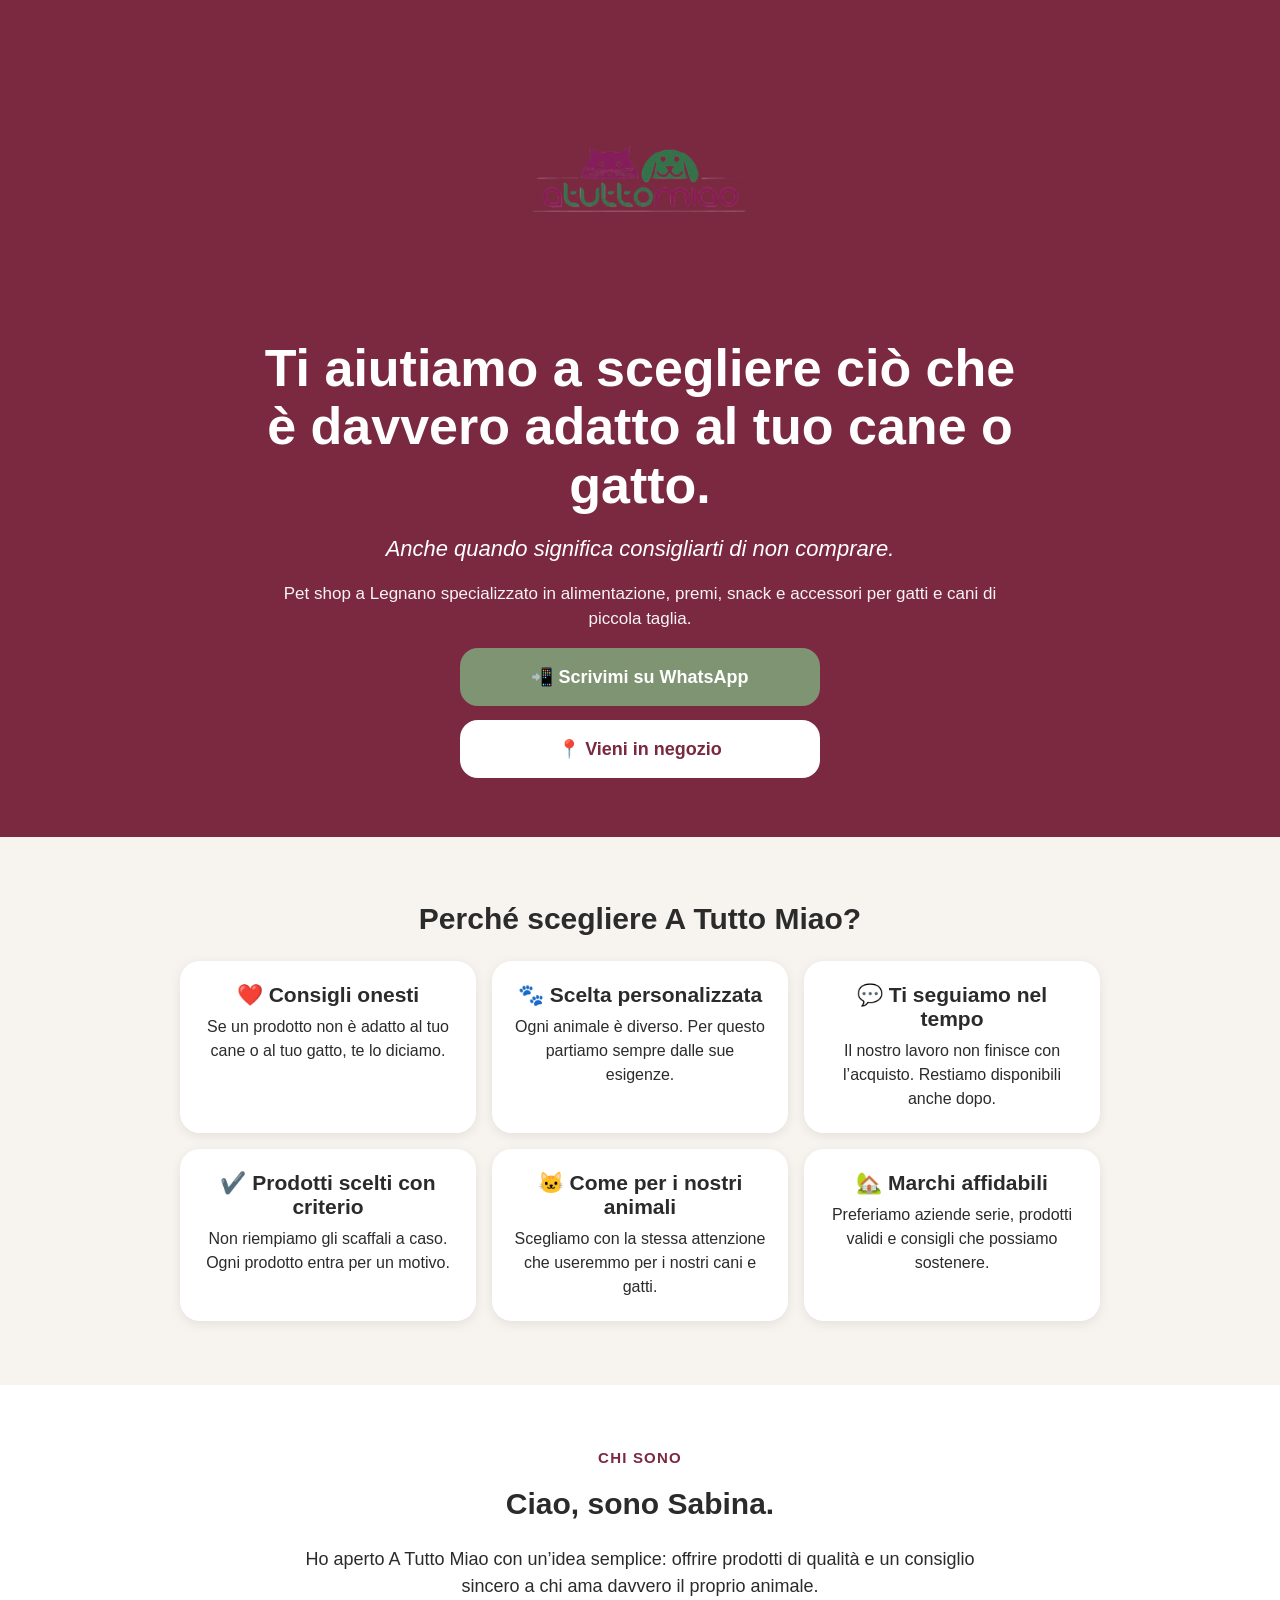
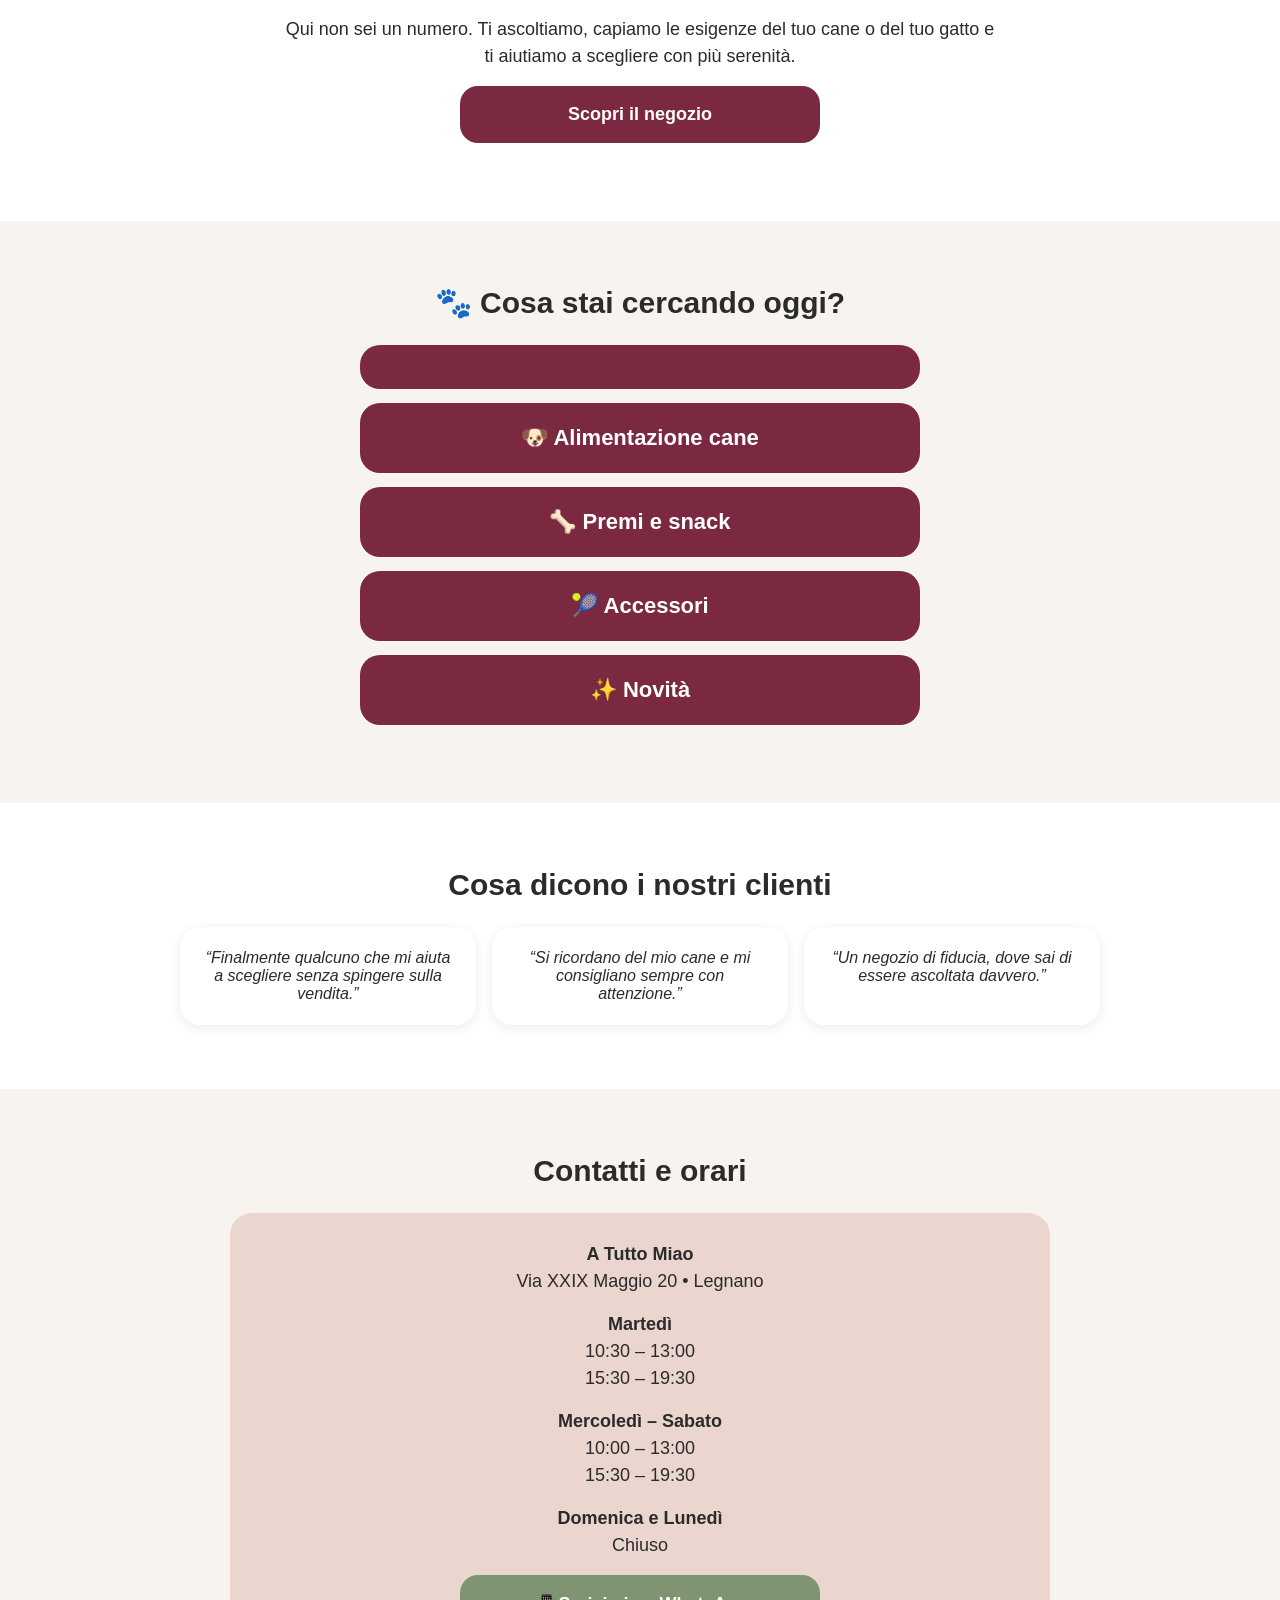
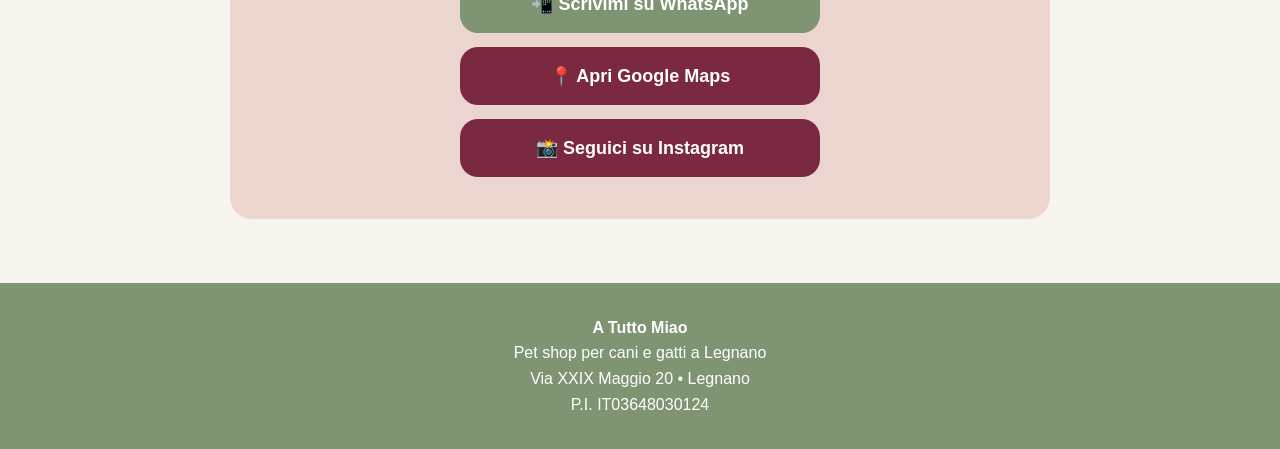
==== index.html @ 110f0340 "Update index.html" ====
<!DOCTYPE html>
<html lang="it">
<head>
<meta charset="UTF-8">
<meta name="viewport" content="width=device-width, initial-scale=1.0">
<title>A Tutto Miao | Pet shop a Legnano per cani e gatti</title>

<style>
:root{
  --bordeaux:#7A2940;
  --verde:#7E9472;
  --panna:#F7F4EF;
  --bianco:#FFFFFF;
  --testo:#2b2b2b;
  --rosa:#EAD6CF;
}

*{
  box-sizing:border-box;
}

body{
  font-family:Arial,sans-serif;
  margin:0;
  background:var(--panna);
  color:var(--testo);
  text-align:center;
}

header{
  background:var(--bordeaux);
  color:white;
  padding:55px 22px 45px;
}

.logo{
  max-width:220px;
  margin-bottom:28px;
}

h1{
  font-size:38px;
  line-height:1.12;
  margin:0 auto 18px;
  max-width:780px;
}

h2{
  font-size:30px;
  line-height:1.2;
  margin:0 0 24px;
}

h3{
  margin:0 0 8px;
  font-size:21px;
}

p{
  font-size:18px;
  line-height:1.5;
  margin:0 auto 16px;
  max-width:720px;
}

.hero-subtitle{
  font-size:22px;
  font-style:italic;
  margin-top:10px;
}

.hero-text{
  font-size:17px;
  opacity:.95;
}

.section{
  padding:42px 20px;
}

.section-white{
  background:var(--bianco);
}

.button{
  display:block;
  background:var(--bordeaux);
  color:white;
  text-decoration:none;
  padding:18px 22px;
  margin:14px auto;
  max-width:360px;
  border-radius:18px;
  font-size:18px;
  font-weight:bold;
}

.button-green{
  background:var(--verde);
}

.button-light{
  background:white;
  color:var(--bordeaux);
}

.grid{
  display:grid;
  grid-template-columns:1fr;
  gap:16px;
  max-width:920px;
  margin:0 auto;
}

.card{
  background:white;
  padding:22px;
  border-radius:20px;
  box-shadow:0 3px 12px rgba(0,0,0,.08);
}

.card p{
  font-size:16px;
  margin-bottom:0;
}

.small-title{
  font-size:15px;
  text-transform:uppercase;
  letter-spacing:.08em;
  color:var(--bordeaux);
  font-weight:bold;
  margin-bottom:20px;
}

.category-button{
  display:block;
  background:var(--bordeaux);
  color:white;
  text-decoration:none;
  padding:22px;
  margin:14px auto;
  max-width:560px;
  border-radius:20px;
  font-size:22px;
  font-weight:bold;
}

.review{
  font-style:italic;
}

.contact-box{
  background:var(--rosa);
  padding:28px 20px;
  border-radius:22px;
  max-width:820px;
  margin:0 auto;
}

footer{
  background:var(--verde);
  color:white;
  padding:32px 20px;
  line-height:1.6;
  font-size:16px;
}

footer a{
  color:white;
}

@media (min-width:768px){
  .grid{
    grid-template-columns:repeat(3,1fr);
  }

  h1{
    font-size:52px;
  }

  .section{
    padding:64px 28px;
  }
}
</style>
</head>

<body>

<header>
  <img src="IMG_2434.png" alt="Logo A Tutto Miao Pet Shop" class="logo">

  <h1>Ti aiutiamo a scegliere ciò che è davvero adatto al tuo cane o gatto.</h1>

  <p class="hero-subtitle">
    Anche quando significa consigliarti di non comprare.
  </p>

  <p class="hero-text">
    Pet shop a Legnano specializzato in alimentazione, premi, snack e accessori per gatti e cani di piccola taglia.
  </p>

  <a class="button button-green"
  href="https://wa.me/393921187250?text=Ciao%20Sabina,%20vorrei%20ricevere%20informazioni%20su%20A%20Tutto%20Miao">
  📲 Scrivimi su WhatsApp
  </a>

  <a class="button button-light"
  href="#contatti">
  📍 Vieni in negozio
  </a>
</header>

<section class="section">
  <h2>Perché scegliere A Tutto Miao?</h2>

  <div class="grid">
    <div class="card">
      <h3>❤️ Consigli onesti</h3>
      <p>Se un prodotto non è adatto al tuo cane o al tuo gatto, te lo diciamo.</p>
    </div>

    <div class="card">
      <h3>🐾 Scelta personalizzata</h3>
      <p>Ogni animale è diverso. Per questo partiamo sempre dalle sue esigenze.</p>
    </div>

    <div class="card">
      <h3>💬 Ti seguiamo nel tempo</h3>
      <p>Il nostro lavoro non finisce con l’acquisto. Restiamo disponibili anche dopo.</p>
    </div>

    <div class="card">
      <h3>✔️ Prodotti scelti con criterio</h3>
      <p>Non riempiamo gli scaffali a caso. Ogni prodotto entra per un motivo.</p>
    </div>

    <div class="card">
      <h3>🐱 Come per i nostri animali</h3>
      <p>Scegliamo con la stessa attenzione che useremmo per i nostri cani e gatti.</p>
    </div>

    <div class="card">
      <h3>🏡 Marchi affidabili</h3>
      <p>Preferiamo aziende serie, prodotti validi e consigli che possiamo sostenere.</p>
    </div>
  </div>
</section>

<section class="section section-white">
  <div class="small-title">Chi sono</div>
  <h2>Ciao, sono Sabina.</h2>

  <p>
    Ho aperto A Tutto Miao con un’idea semplice: offrire prodotti di qualità e un consiglio sincero a chi ama davvero il proprio animale.
  </p>

  <p>
    Qui non sei un numero. Ti ascoltiamo, capiamo le esigenze del tuo cane o del tuo gatto e ti aiutiamo a scegliere con più serenità.
  </p>

  <a class="button"
  href="https://wa.me/393921187250?text=Ciao%20Sabina,%20vorrei%20conoscere%20meglio%20A%20Tutto%20Miao">
  Scopri il negozio
  </a>
</section>

<section class="section">
  <h2>🐾 Cosa stai cercando oggi?</h2>

  <a class="category-button"
  href="crocchette-gatto.html"
  🐱 Alimentazione gatto
  </a>

  <a class="category-button"
  href="https://wa.me/393921187250?text=Ciao%20Sabina,%20vorrei%20un%20consiglio%20sull'alimentazione%20per%20il%20mio%20cane">
  🐶 Alimentazione cane
  </a>

  <a class="category-button"
  href="https://wa.me/393921187250?text=Ciao%20Sabina,%20vorrei%20informazioni%20su%20premi%20e%20snack">
  🦴 Premi e snack
  </a>

  <a class="category-button"
  href="https://wa.me/393921187250?text=Ciao%20Sabina,%20vorrei%20informazioni%20sugli%20accessori">
  🎾 Accessori
  </a>

  <a class="category-button"
  href="https://wa.me/393921187250?text=Ciao%20Sabina,%20vorrei%20sapere%20quali%20novità%20sono%20arrivate%20in%20negozio">
  ✨ Novità
  </a>
</section>

<section class="section section-white">
  <h2>Cosa dicono i nostri clienti</h2>

  <div class="grid">
    <div class="card review">
      “Finalmente qualcuno che mi aiuta a scegliere senza spingere sulla vendita.”
    </div>

    <div class="card review">
      “Si ricordano del mio cane e mi consigliano sempre con attenzione.”
    </div>

    <div class="card review">
      “Un negozio di fiducia, dove sai di essere ascoltata davvero.”
    </div>
  </div>
</section>

<section class="section" id="contatti">
  <h2>Contatti e orari</h2>

  <div class="contact-box">
    <p><strong>A Tutto Miao</strong><br>
    Via XXIX Maggio 20 • Legnano</p>

    <p>
    <strong>Martedì</strong><br>
    10:30 – 13:00<br>
    15:30 – 19:30
    </p>

    <p>
    <strong>Mercoledì – Sabato</strong><br>
    10:00 – 13:00<br>
    15:30 – 19:30
    </p>

    <p>
    <strong>Domenica e Lunedì</strong><br>
    Chiuso
    </p>

    <a class="button button-green"
    href="https://wa.me/393921187250?text=Ciao%20Sabina,%20vorrei%20ricevere%20informazioni%20su%20A%20Tutto%20Miao">
    📲 Scrivimi su WhatsApp
    </a>

    <a class="button"
    href="https://maps.google.com/?q=Via+XXIX+Maggio+20+Legnano">
    📍 Apri Google Maps
    </a>

    <a class="button"
    href="https://www.instagram.com/atuttomiaolegnanopetshop">
    📸 Seguici su Instagram
    </a>
  </div>
</section>

<footer>
  <strong>A Tutto Miao</strong><br>
  Pet shop per cani e gatti a Legnano<br>
  Via XXIX Maggio 20 • Legnano<br>
  P.I. IT03648030124
</footer>

</body>
</html>
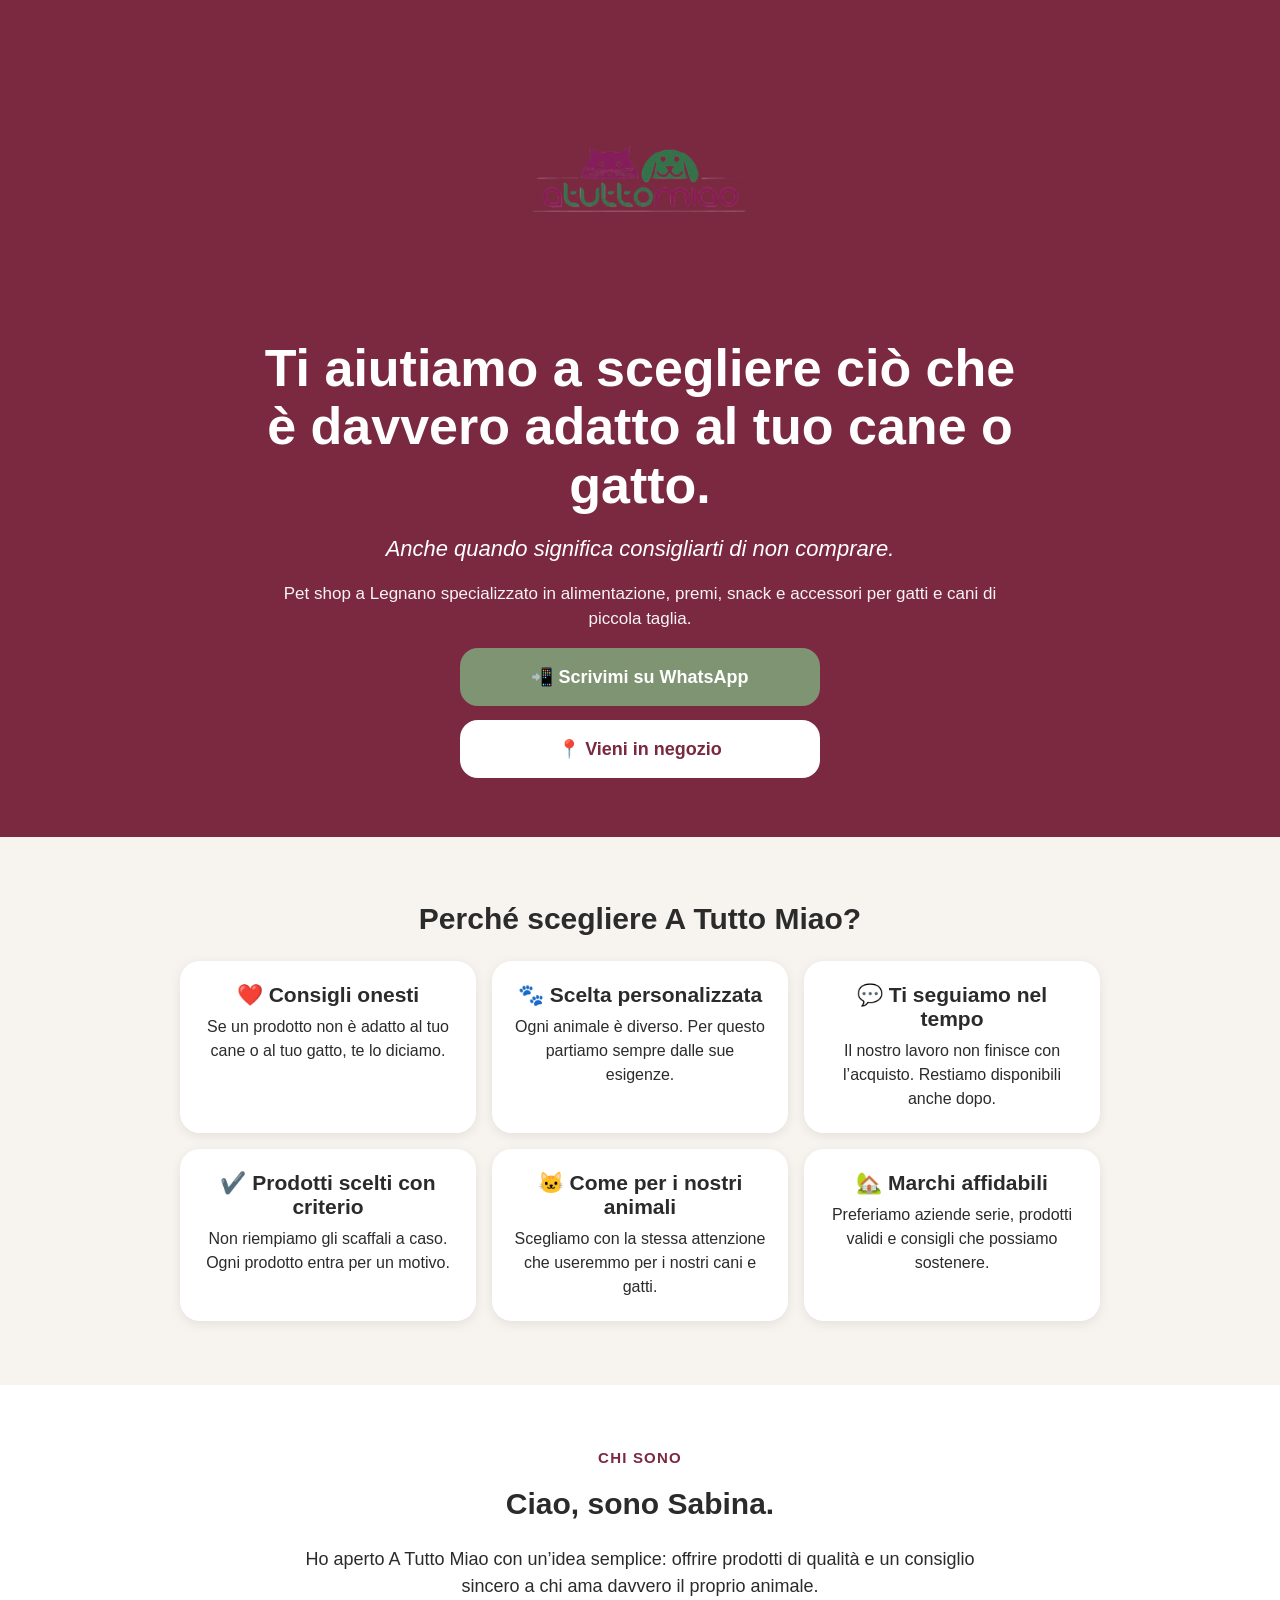
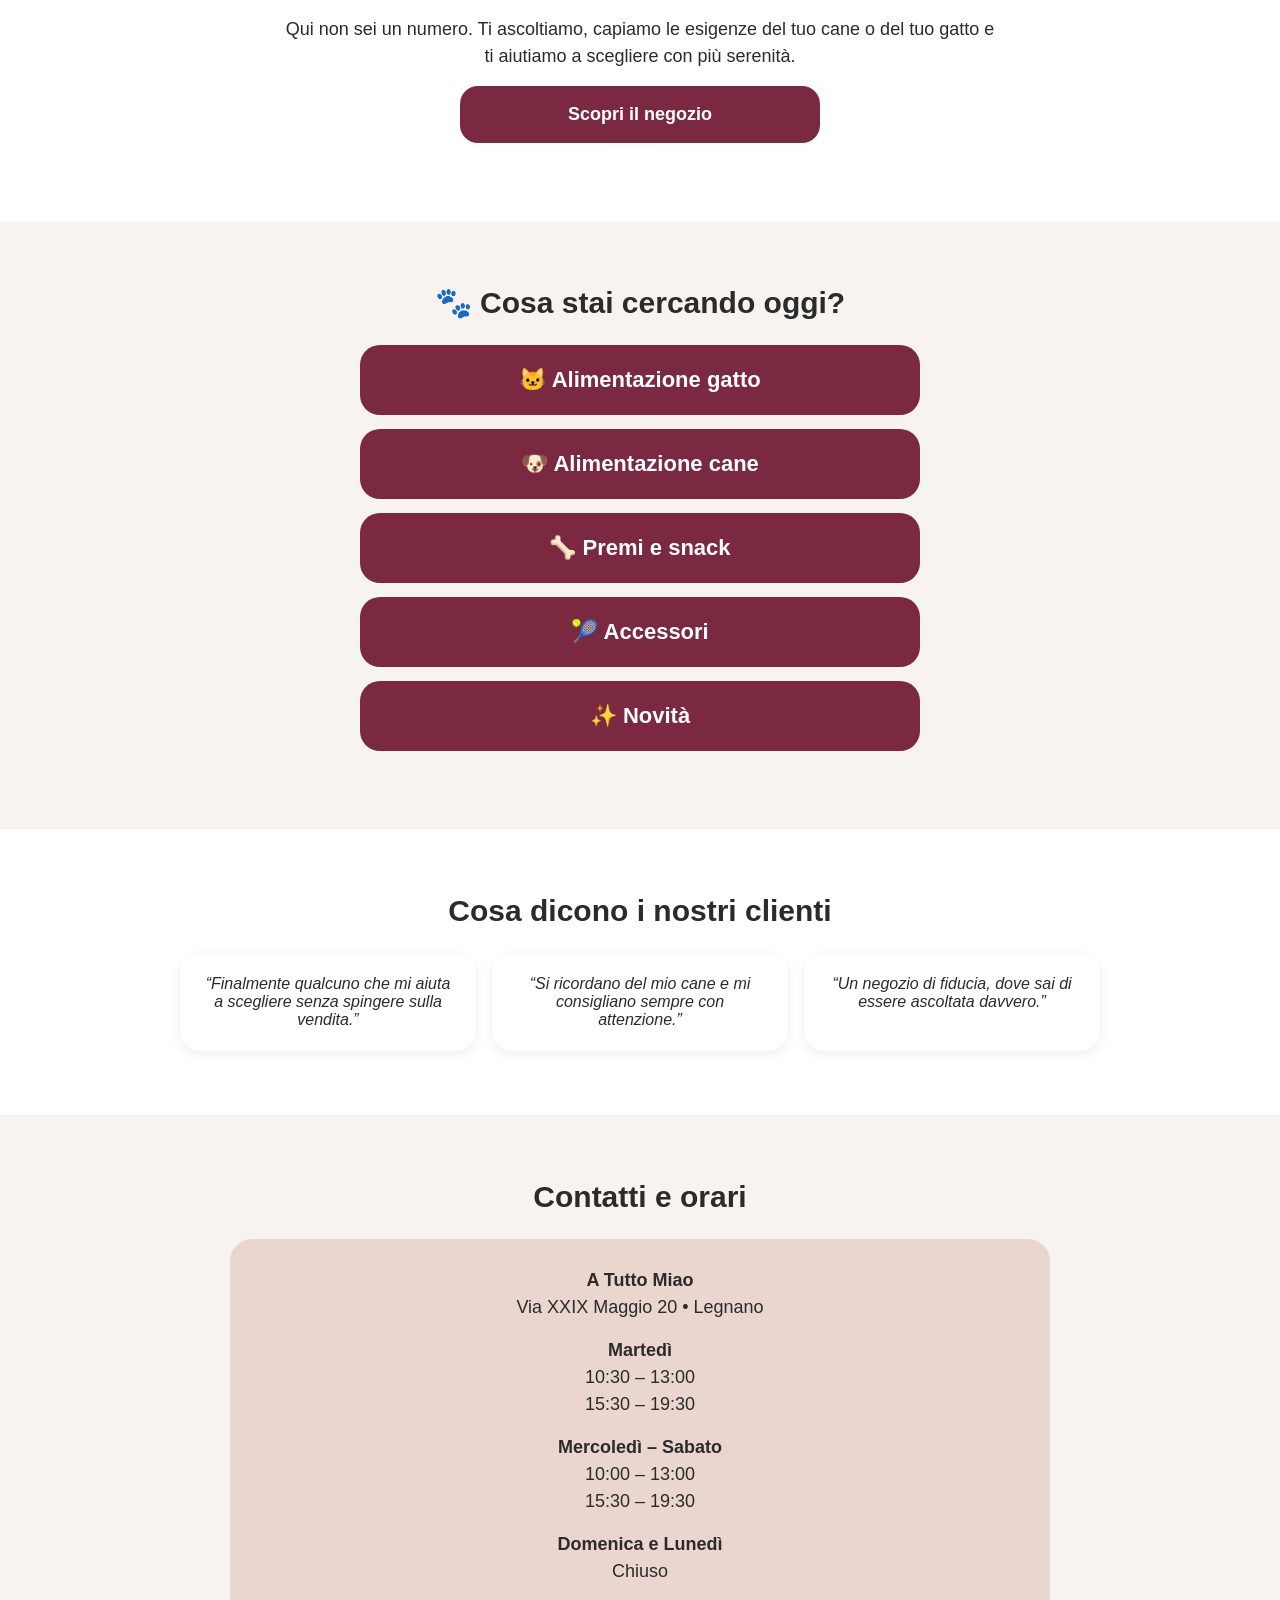
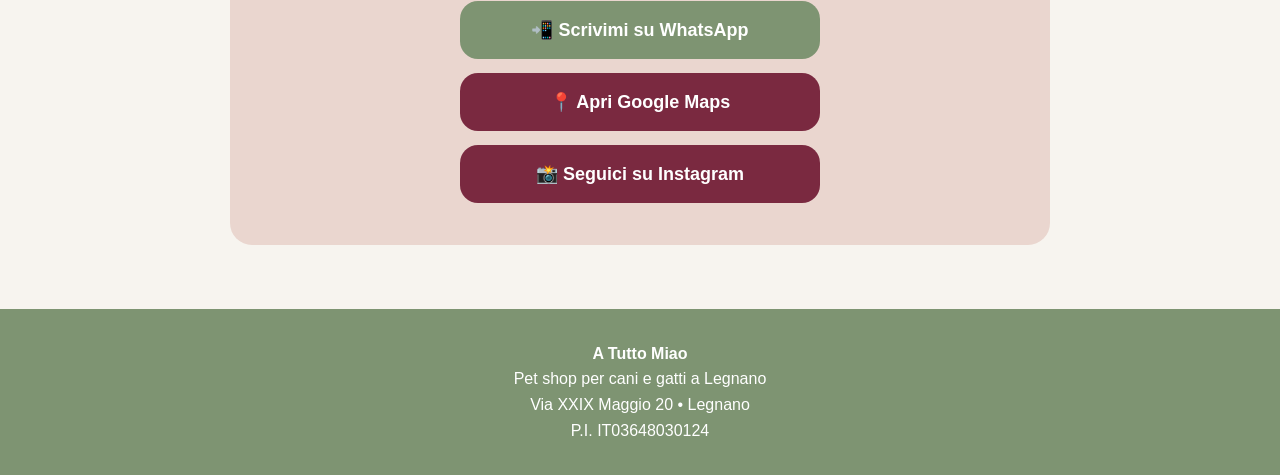
==== commit 2a773f05: "Update index.html" ====
--- a/index.html
+++ b/index.html
@@ -144,8 +144,16 @@
   border-radius:20px;
   font-size:22px;
   font-weight:bold;
-}
-
+}.category-button:visited{
+  color:white;
+}
+.category-button,
+.category-button:link,
+.category-button:visited,
+.category-button:hover,
+.category-button:active{
+  color:white !important;
+}
 .review{
   font-style:italic;
 }
@@ -270,7 +278,7 @@
   <h2>🐾 Cosa stai cercando oggi?</h2>
 
   <a class="category-button"
-  href="crocchette-gatto.html"
+  href="crocchette-gatto.html">
   🐱 Alimentazione gatto
   </a>
 
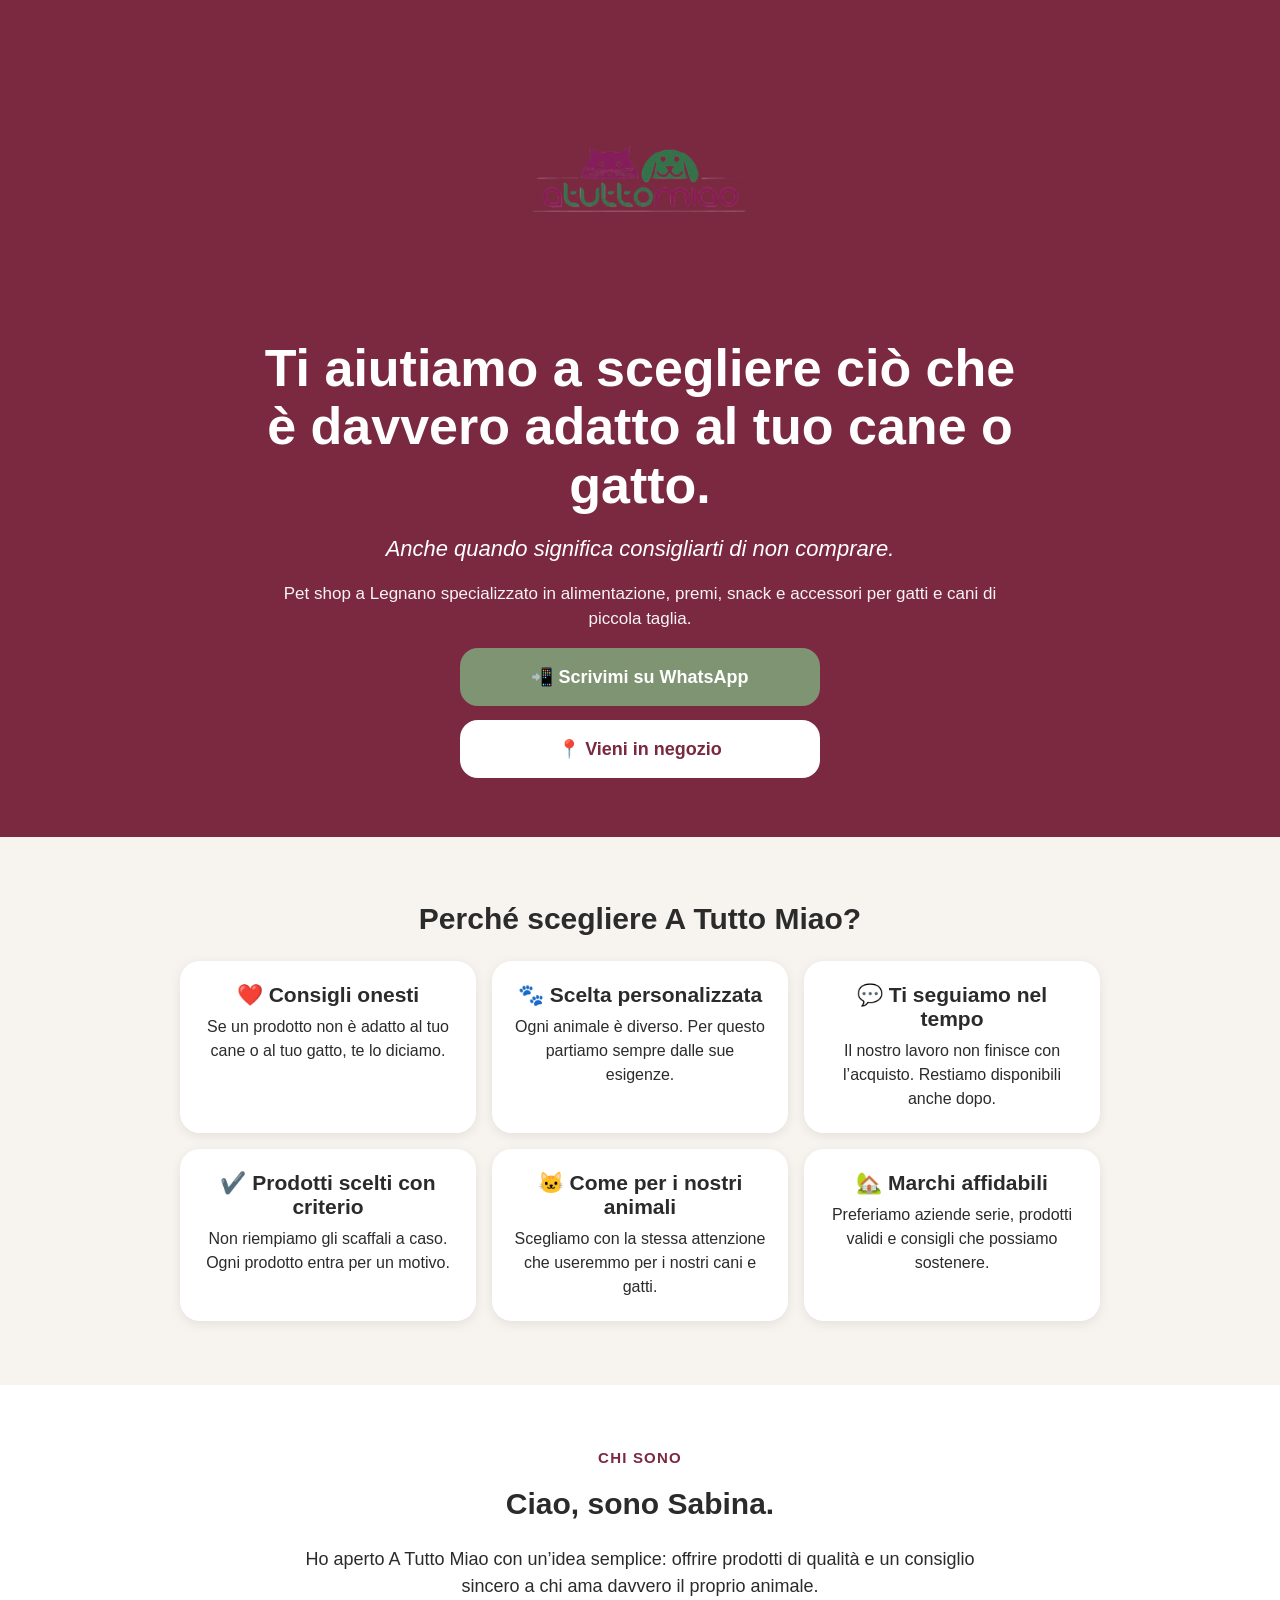
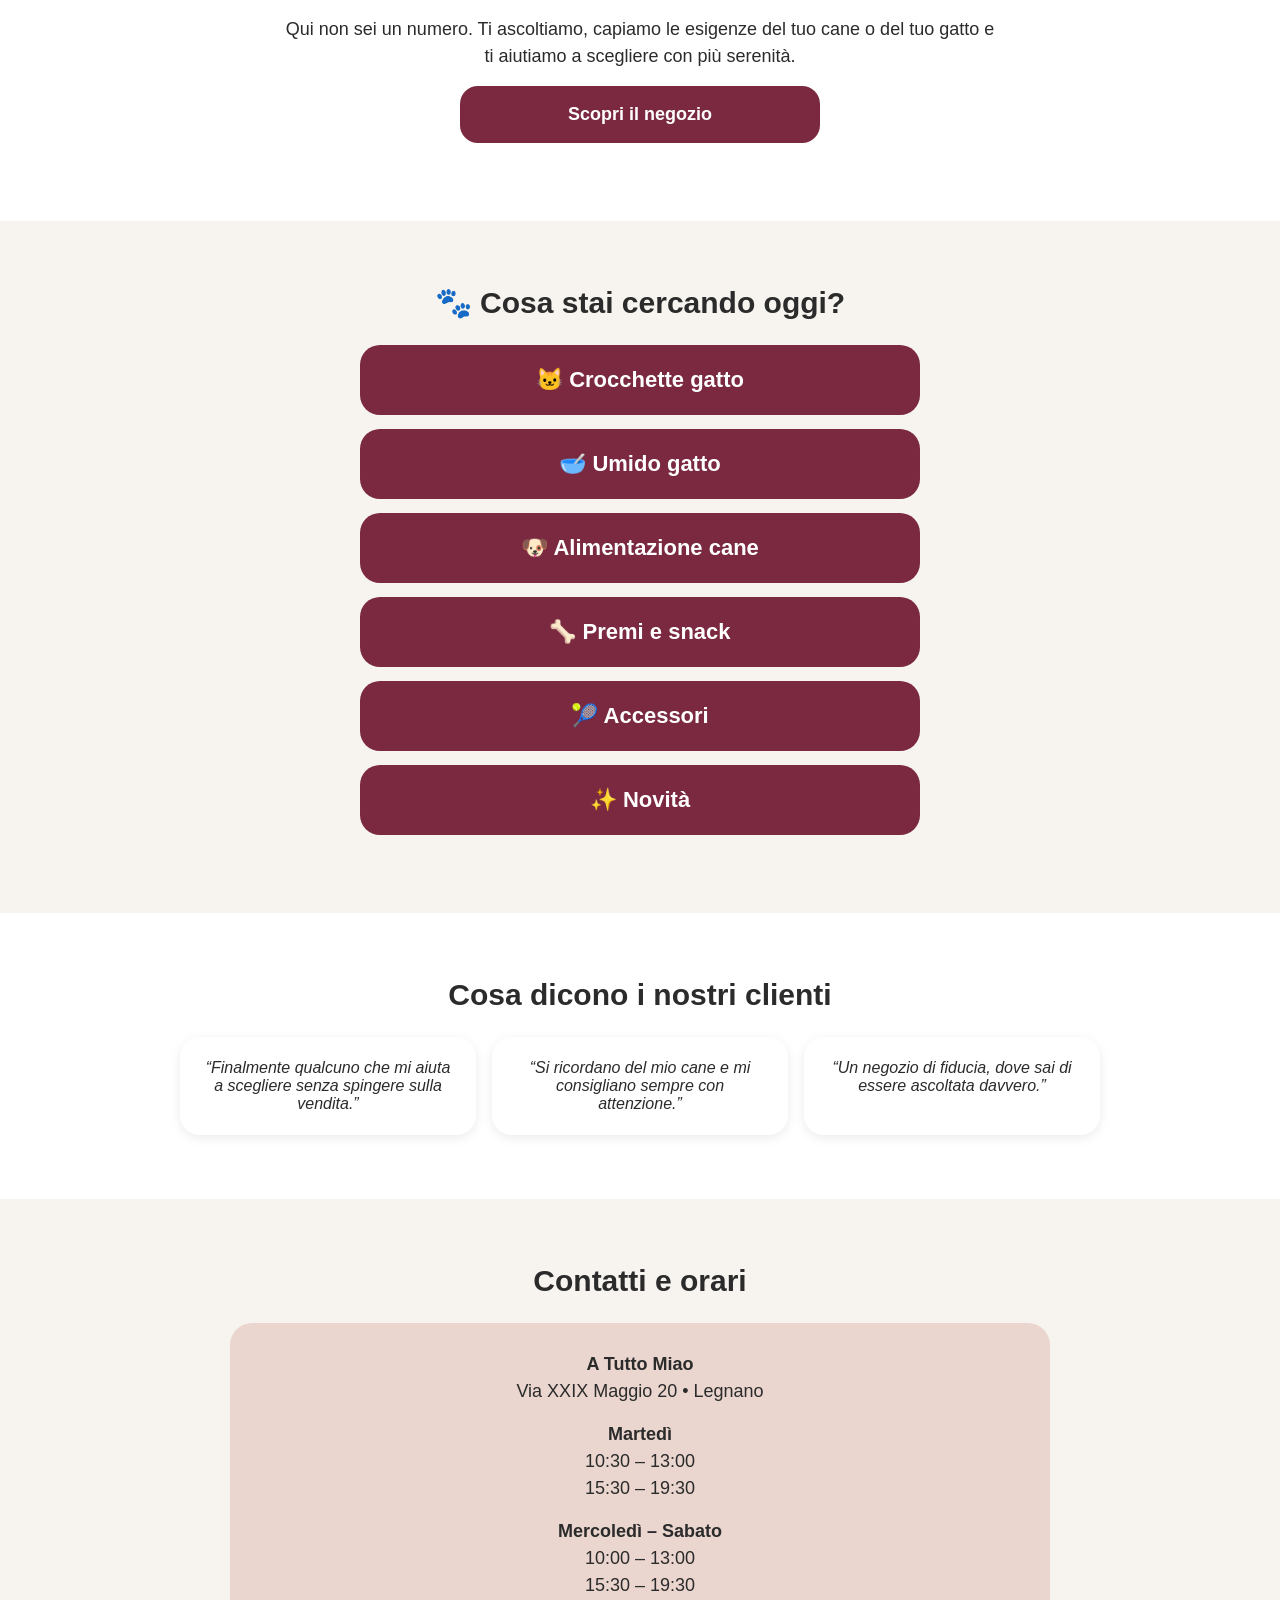
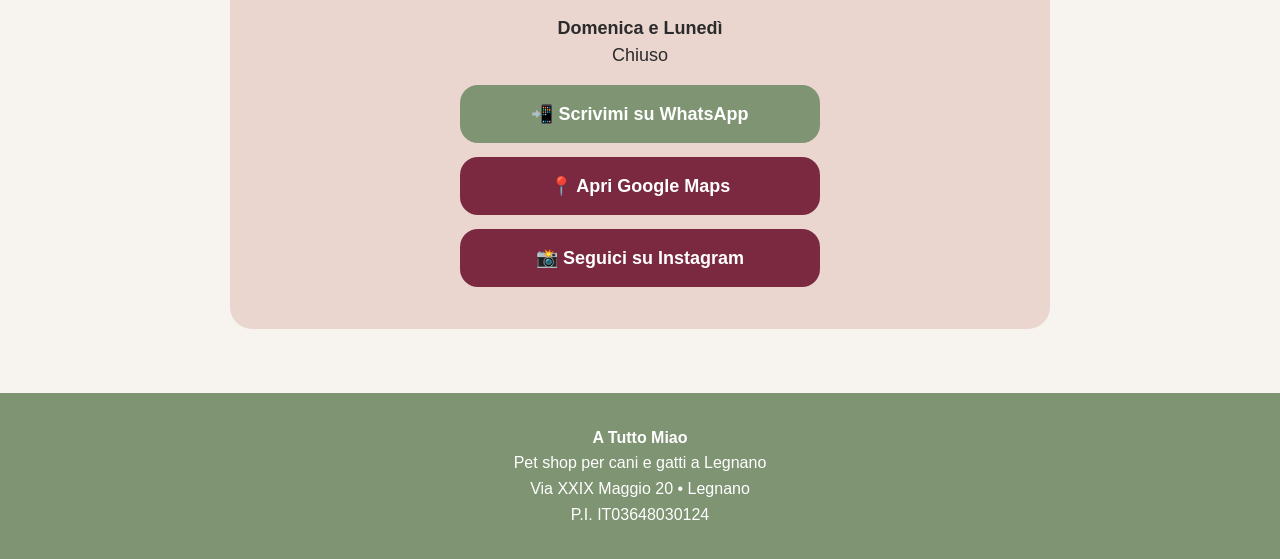
==== commit 4256bd3c: "Update index.html" ====
--- a/index.html
+++ b/index.html
@@ -278,9 +278,17 @@
   <h2>🐾 Cosa stai cercando oggi?</h2>
 
   <a class="category-button"
-  href="crocchette-gatto.html">
-  🐱 Alimentazione gatto
-  </a>
+href="crocchette-gatto.html">
+🐱 Crocchette gatto
+</a>
+
+<a class="category-button"
+href="umido-gatto.html">
+🥣 Umido gatto
+</a>
+  
+  
+  
 
   <a class="category-button"
   href="https://wa.me/393921187250?text=Ciao%20Sabina,%20vorrei%20un%20consiglio%20sull'alimentazione%20per%20il%20mio%20cane">
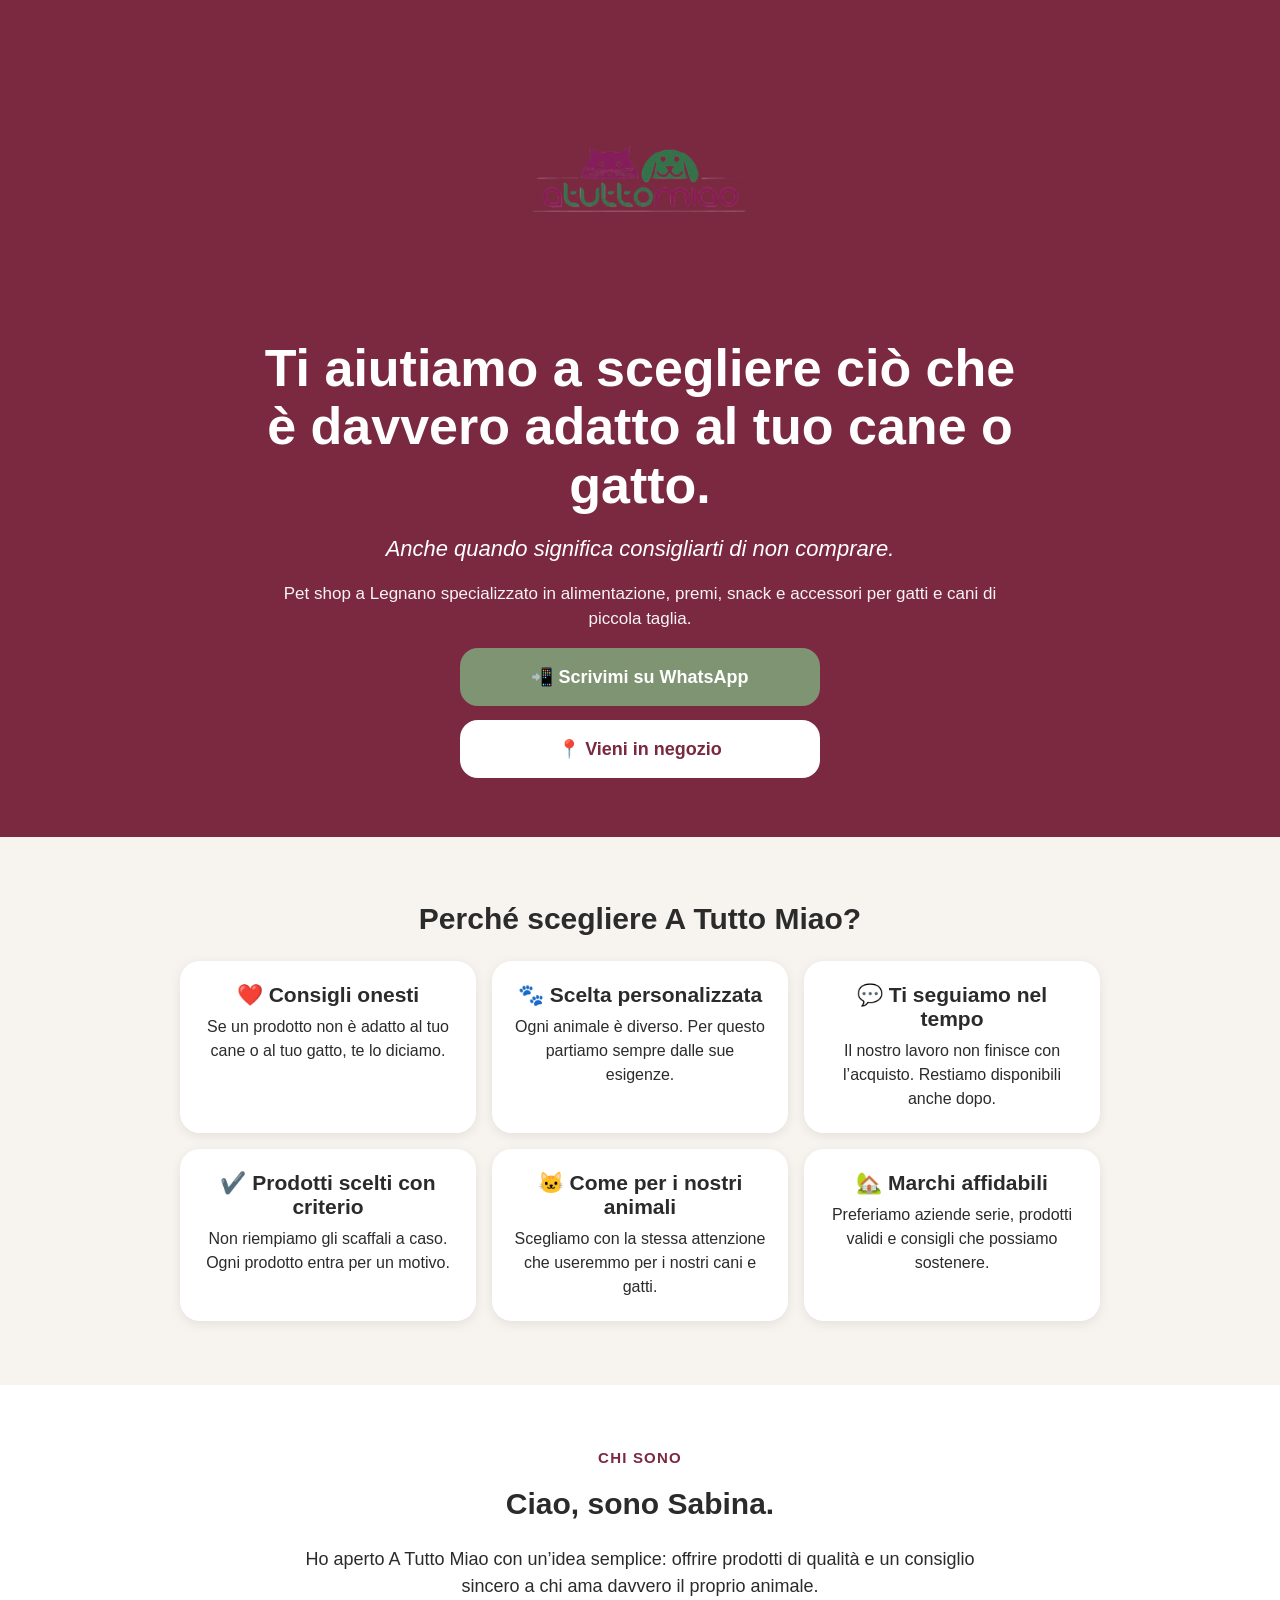
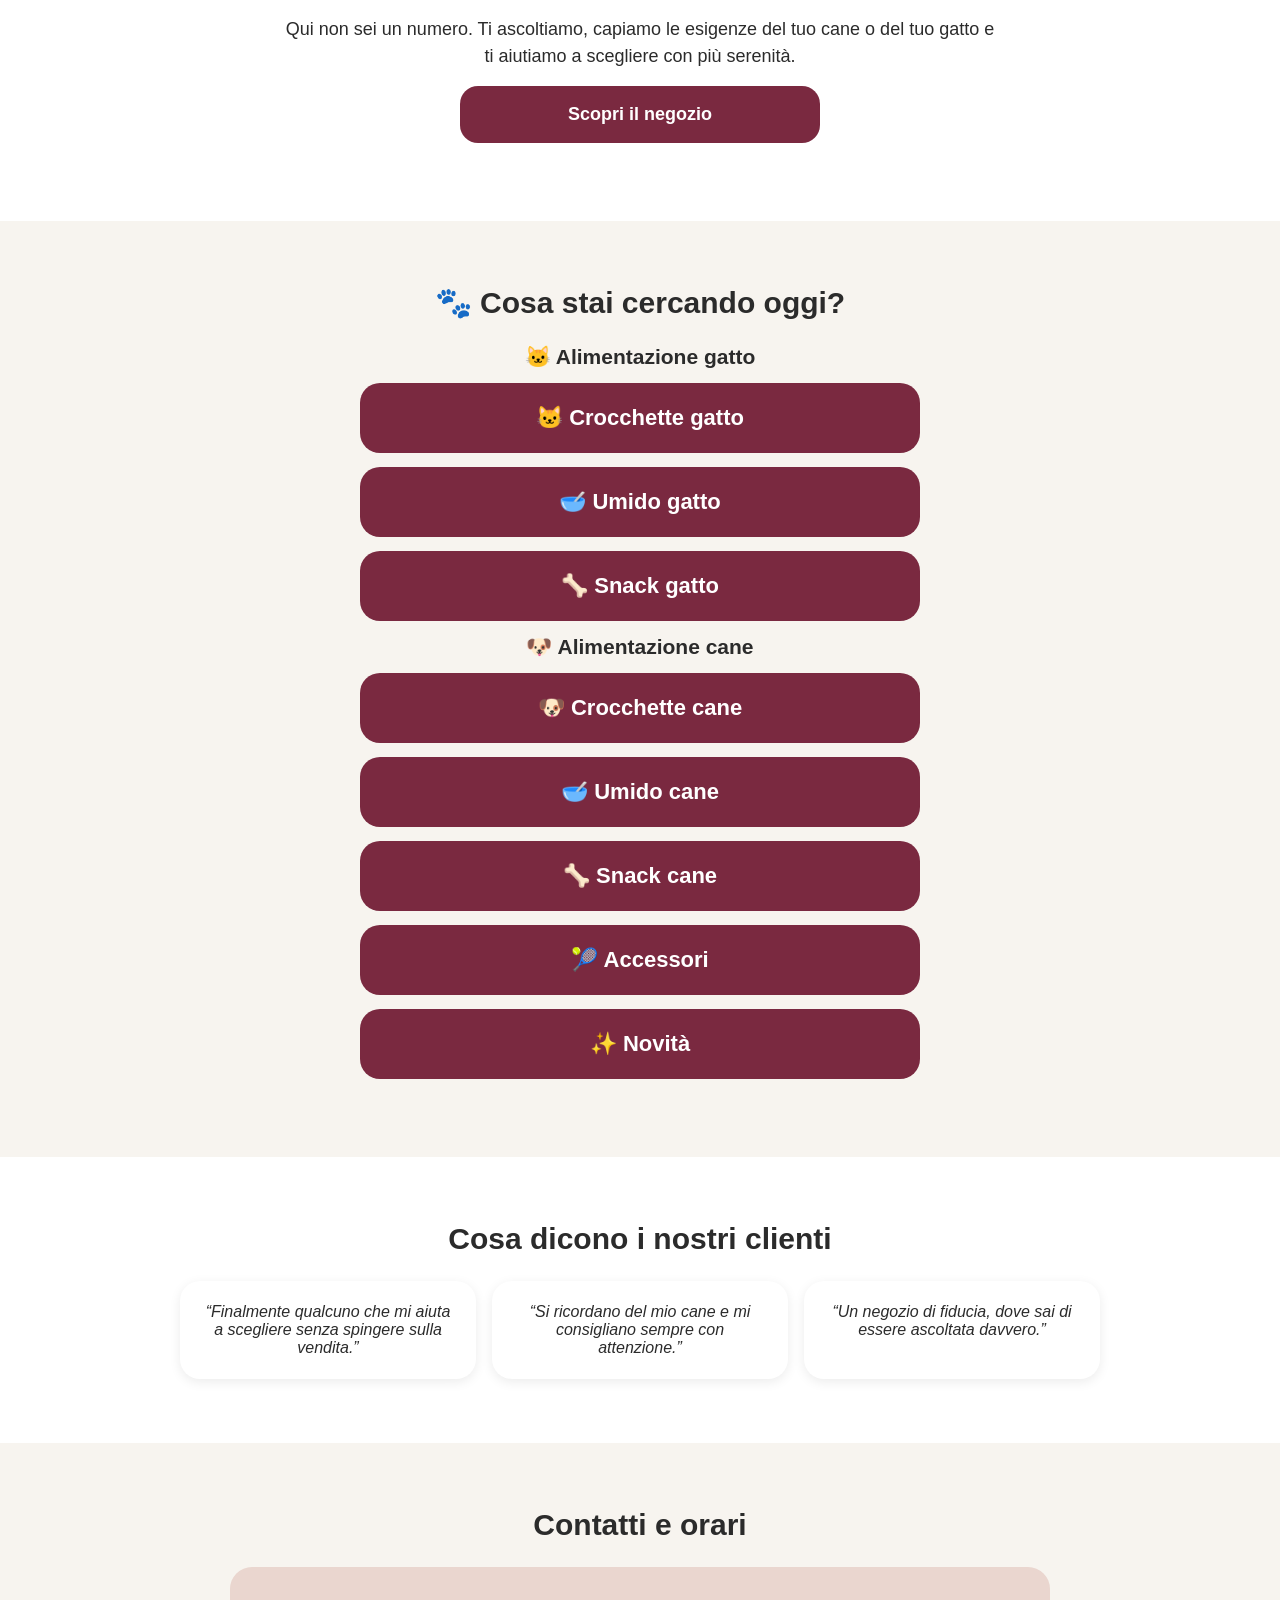
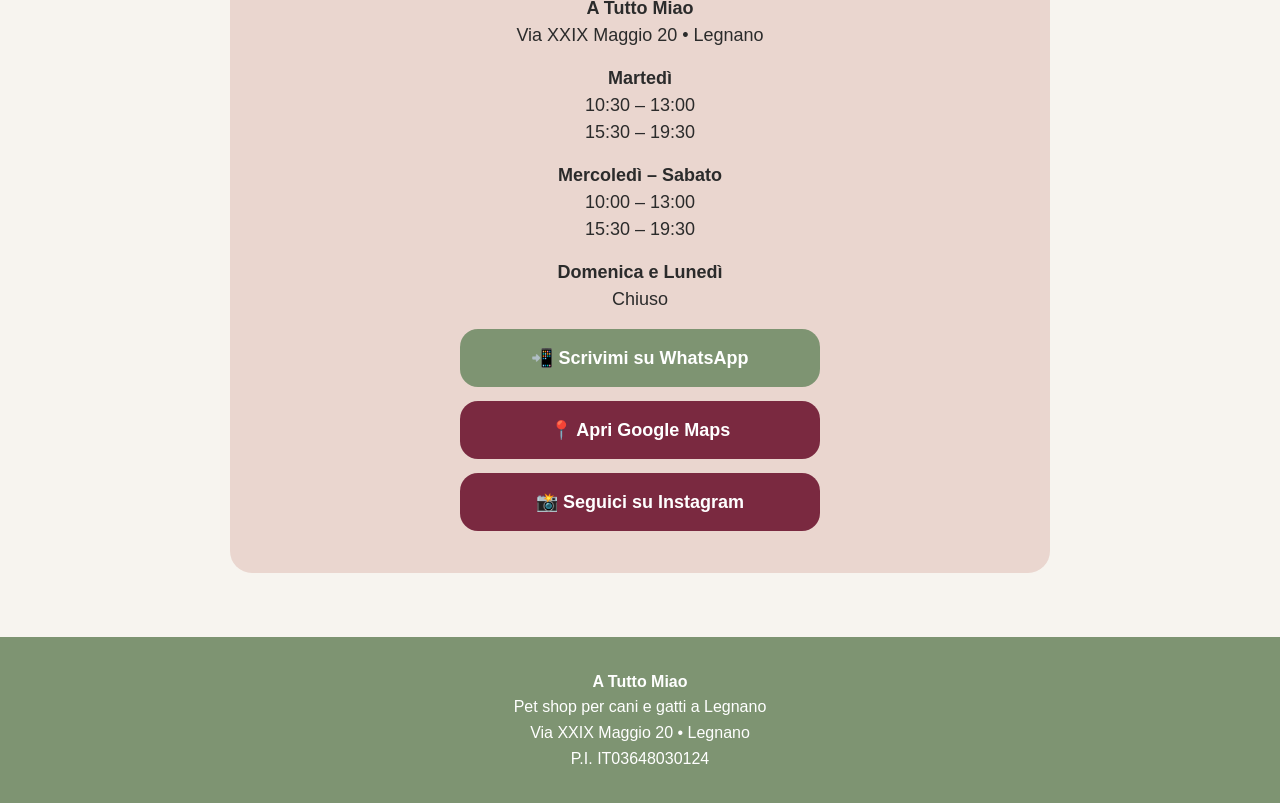
==== commit 394e4879: "Update index.html" ====
--- a/index.html
+++ b/index.html
@@ -276,7 +276,7 @@
 
 <section class="section">
   <h2>🐾 Cosa stai cercando oggi?</h2>
-
+<h3>🐱 Alimentazione gatto</h3>
   <a class="category-button"
 href="crocchette-gatto.html">
 🐱 Crocchette gatto
@@ -286,19 +286,35 @@
 href="umido-gatto.html">
 🥣 Umido gatto
 </a>
-  
-  
-  
-
-  <a class="category-button"
-  href="https://wa.me/393921187250?text=Ciao%20Sabina,%20vorrei%20un%20consiglio%20sull'alimentazione%20per%20il%20mio%20cane">
-  🐶 Alimentazione cane
-  </a>
-
-  <a class="category-button"
-  href="https://wa.me/393921187250?text=Ciao%20Sabina,%20vorrei%20informazioni%20su%20premi%20e%20snack">
-  🦴 Premi e snack
-  </a>
+<a class="category-button"
+href="snack-gatto.html">
+🦴 Snack gatto
+</a>
+  
+  
+
+<h3>🐶 Alimentazione cane</h3>  
+ <a class="category-button"
+href="crocchette-cane.html">
+🐶 Crocchette cane
+</a>
+
+<a class="category-button"
+href="umido-cane.html">
+🥣 Umido cane
+</a>
+
+<a class="category-button"
+href="snack-cane.html">
+🦴 Snack cane
+</a> 
+  
+  
+
+  
+  
+  
+  
 
   <a class="category-button"
   href="https://wa.me/393921187250?text=Ciao%20Sabina,%20vorrei%20informazioni%20sugli%20accessori">
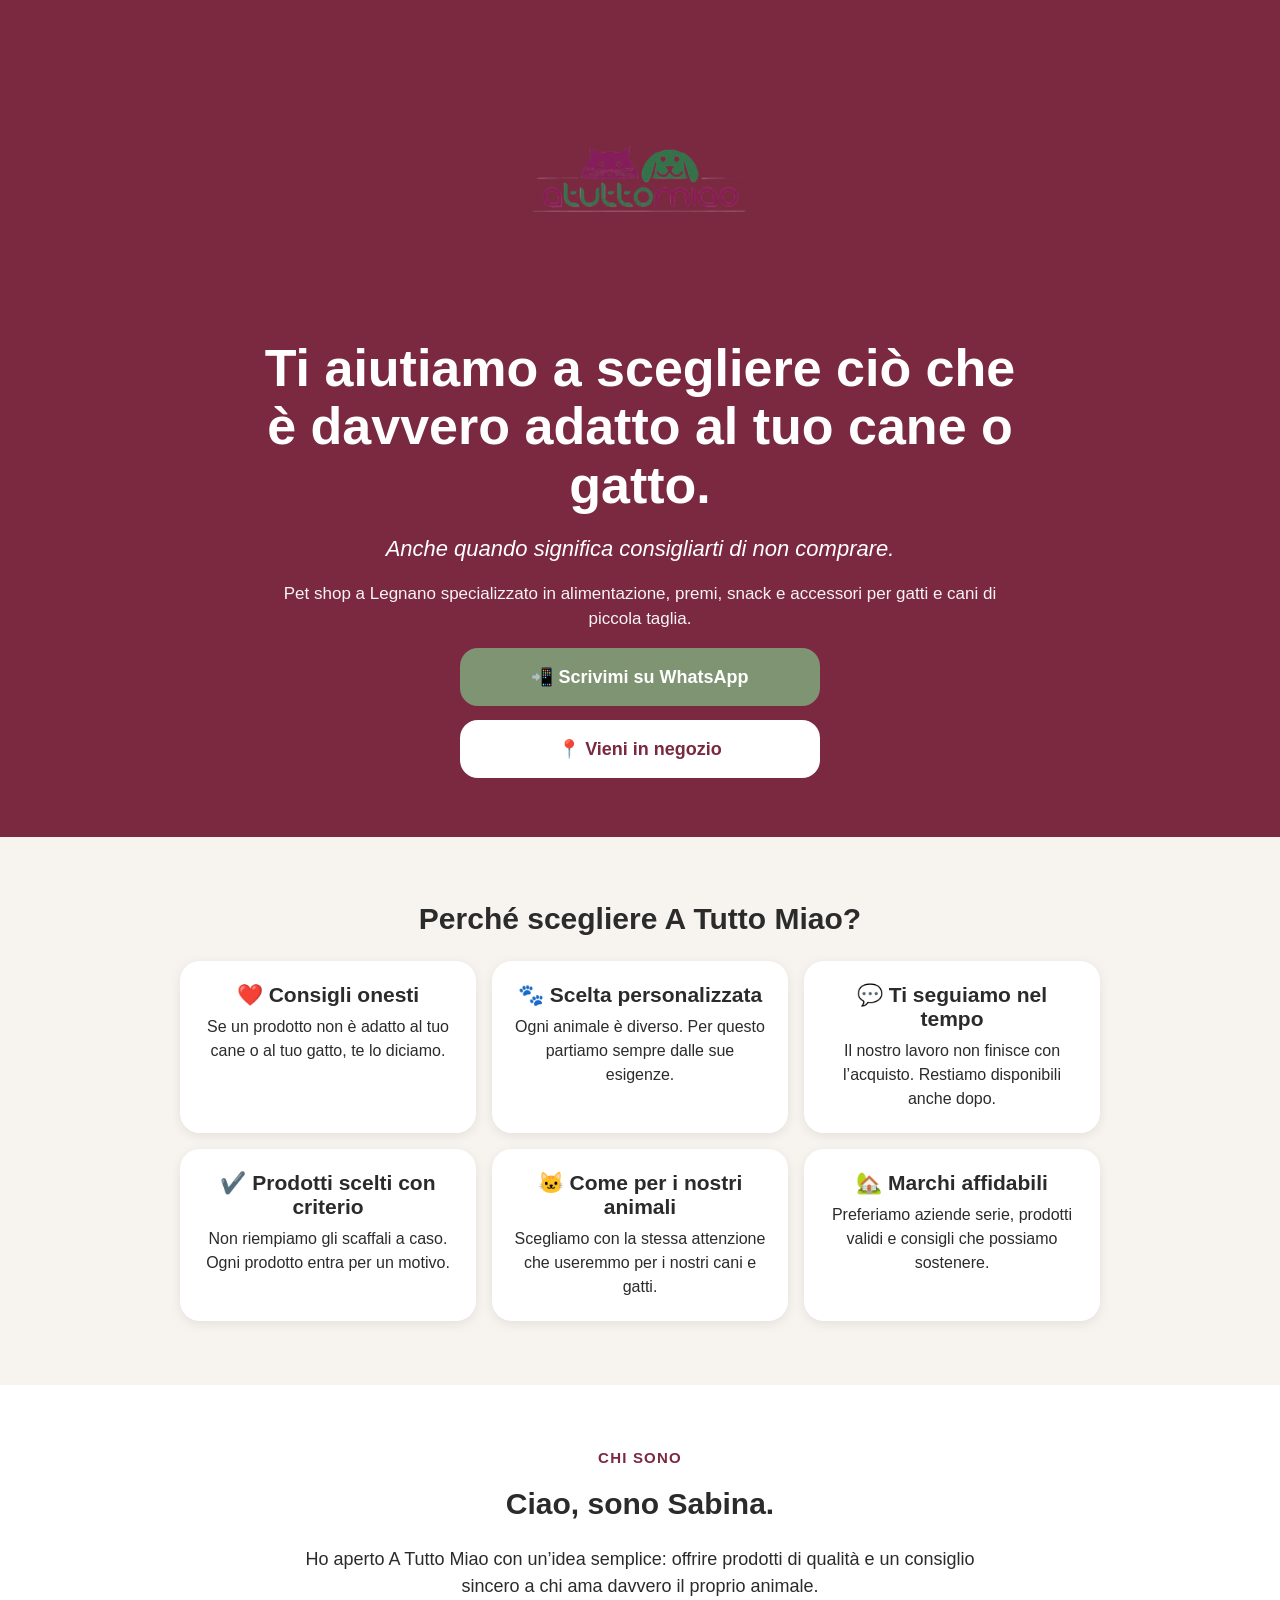
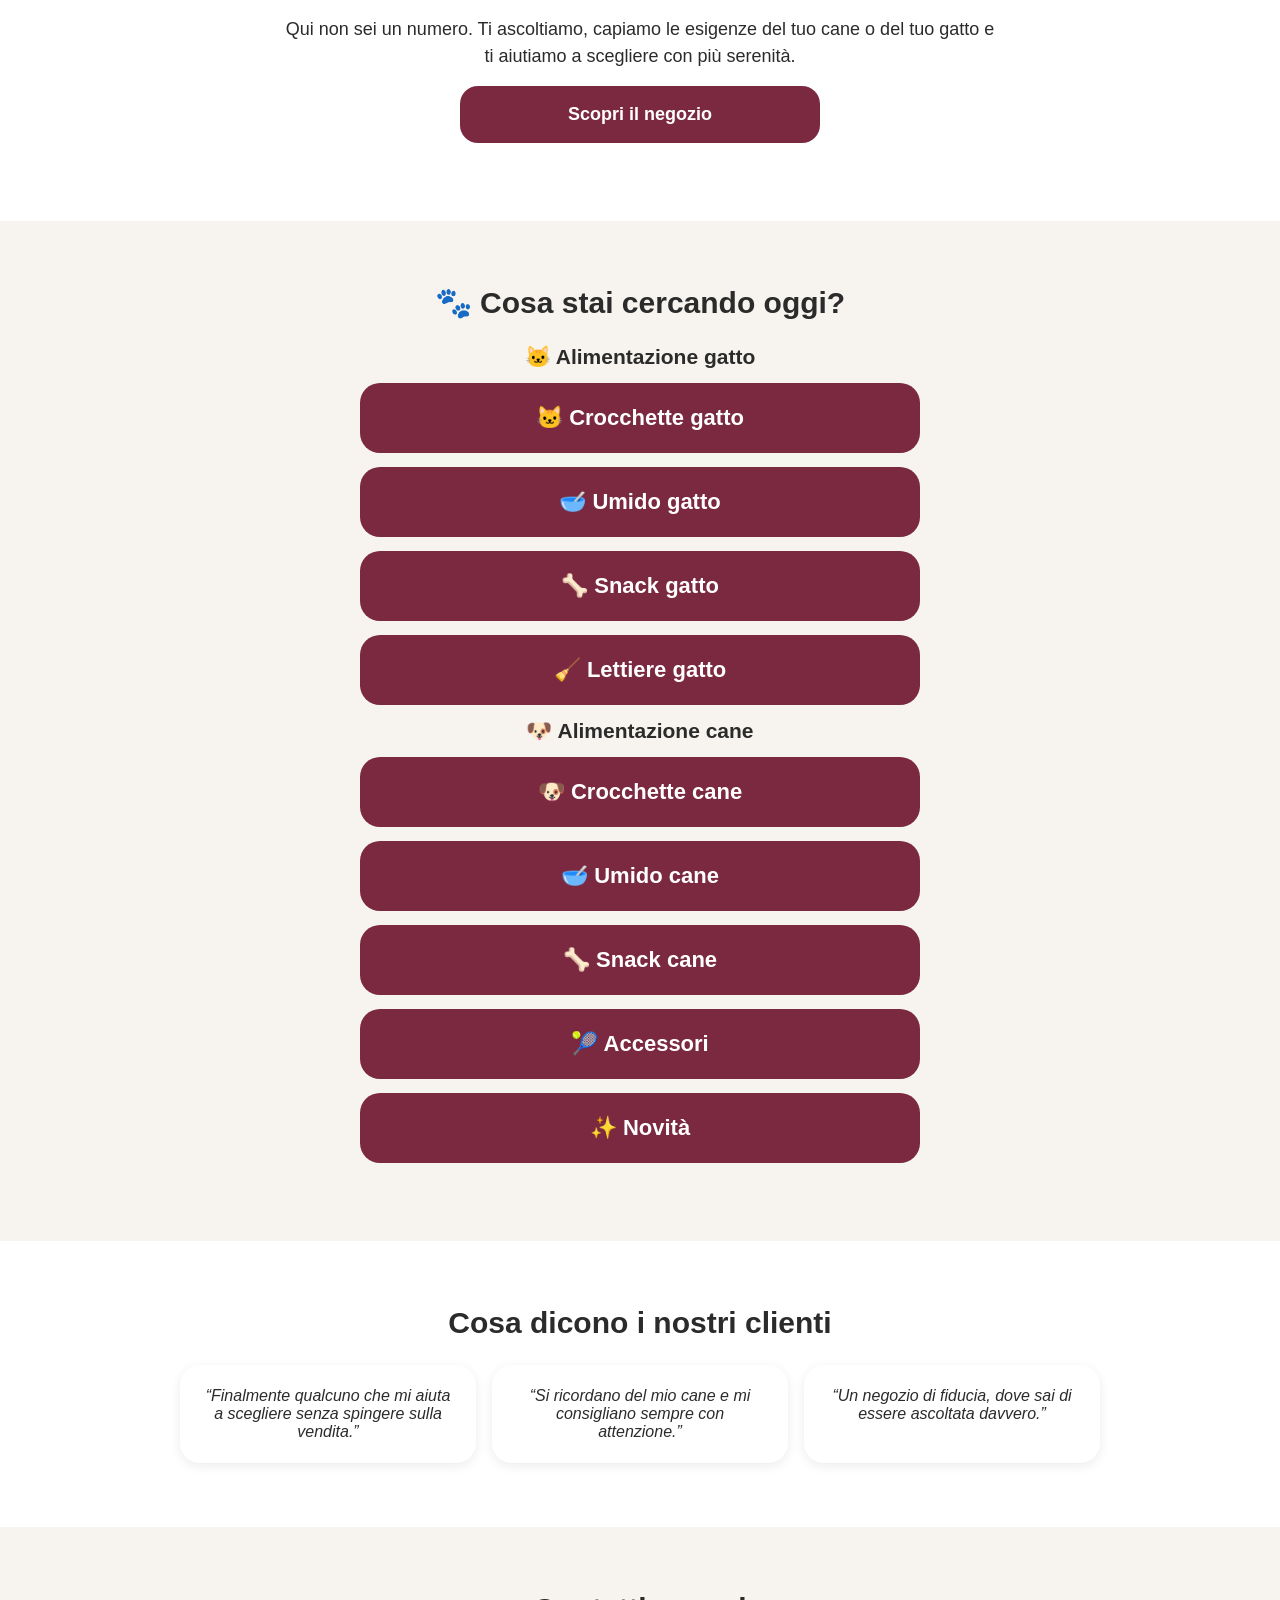
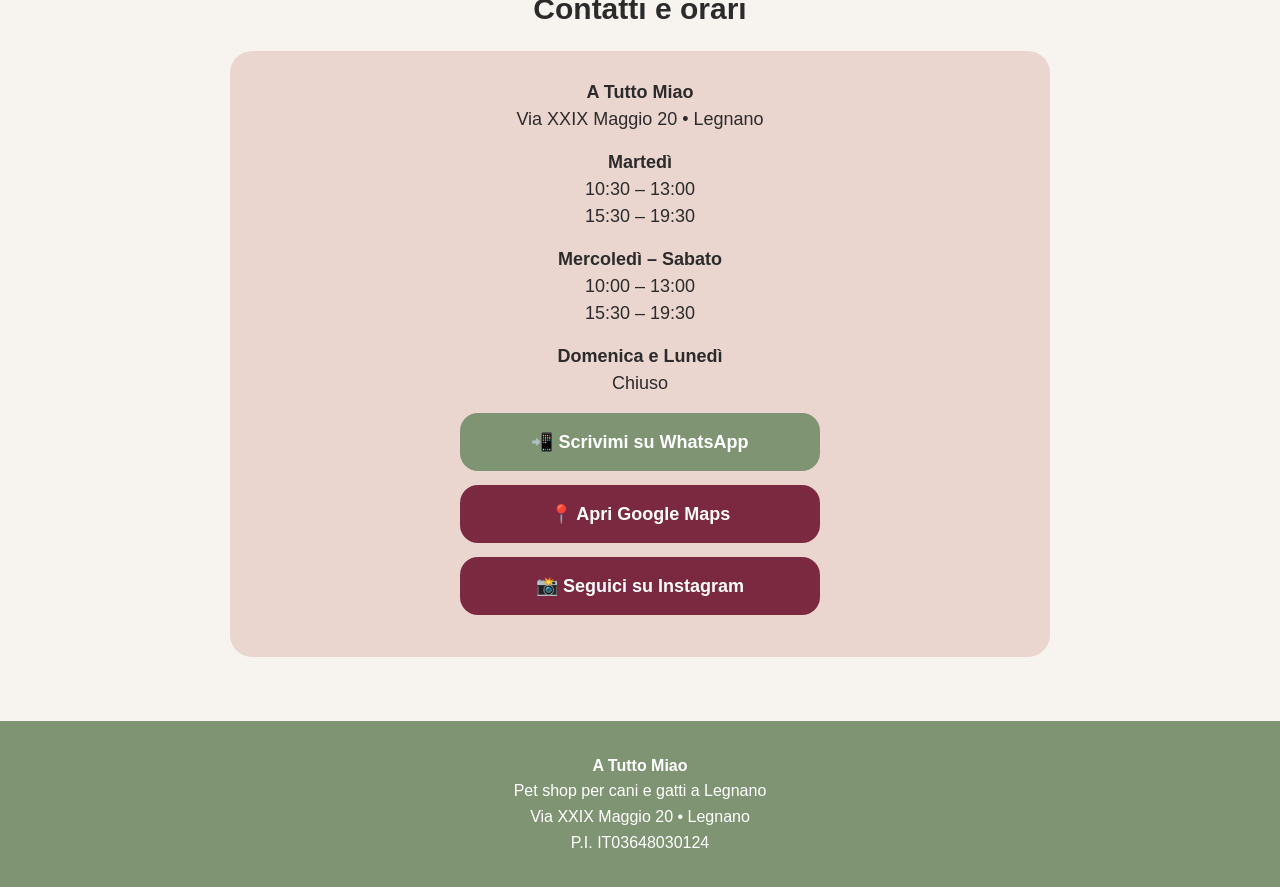
==== commit 57a1f077: "Update index.html" ====
--- a/index.html
+++ b/index.html
@@ -290,7 +290,9 @@
 href="snack-gatto.html">
 🦴 Snack gatto
 </a>
-  
+ <a class="category-button" href="lettiere-gatto.html">
+🧹 Lettiere gatto
+</a> 
   
 
 <h3>🐶 Alimentazione cane</h3>  
